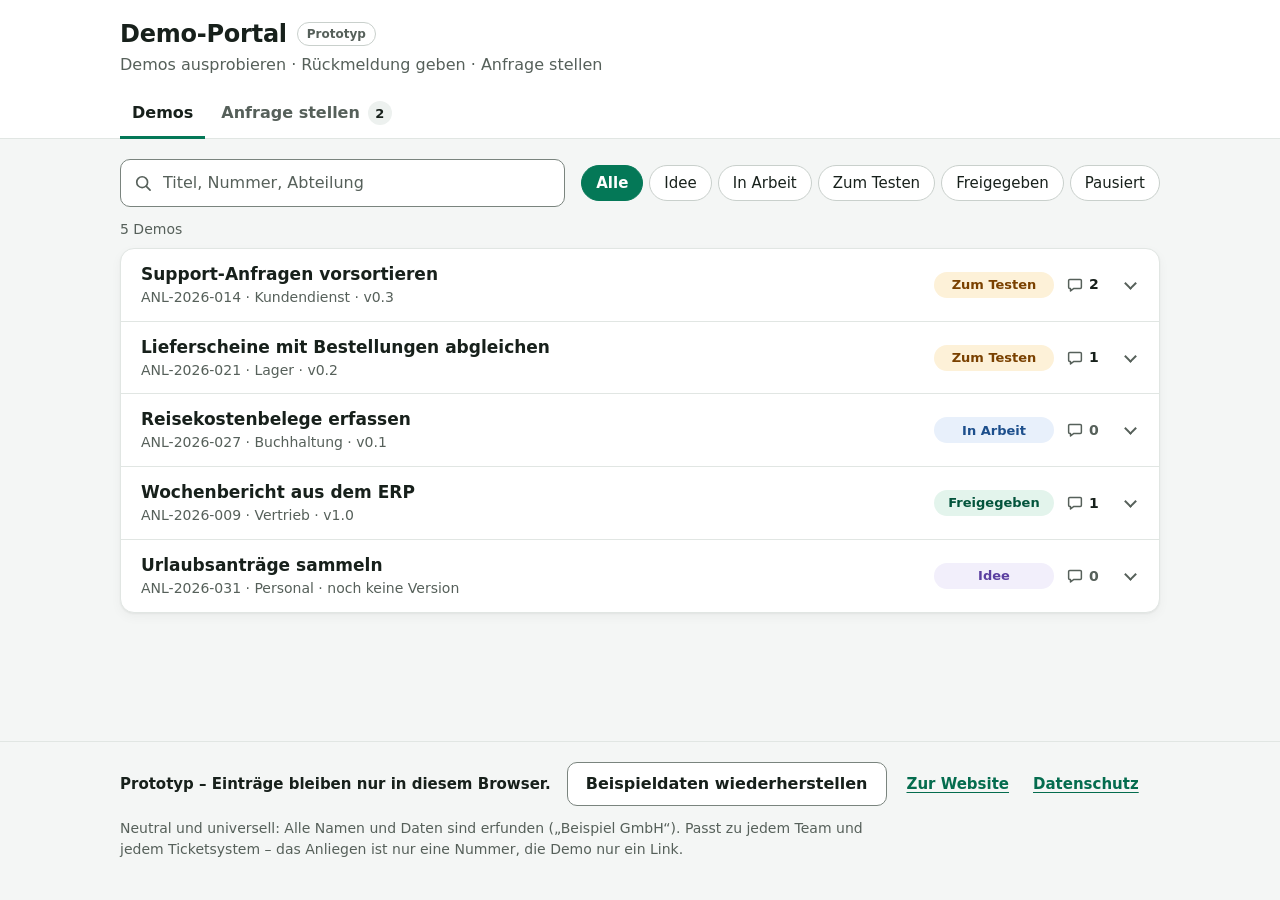
==== index.html @ b904753f "Demo-Portal prototype: try demos, give feedback, submit requests A neutral, universal mini portal fo" ====
<!doctype html>
<html lang="de" dir="ltr">
<head>
  <meta charset="utf-8">
  <meta name="viewport" content="width=device-width, initial-scale=1">
  <title>Demo-Portal</title>
  <meta name="description" content="Prototyp eines neutralen Demo-Portals: Demos ausprobieren, Rückmeldung geben, Anfrage stellen. Erfundene Beispieldaten – passt zu jedem Team und jedem Ticketsystem.">
  <meta name="robots" content="noindex">
  <meta name="color-scheme" content="light dark">
  <meta name="theme-color" content="#ffffff" media="(prefers-color-scheme: light)">
  <meta name="theme-color" content="#151b18" media="(prefers-color-scheme: dark)">
  <link rel="icon" href="data:image/svg+xml,%3Csvg xmlns='http://www.w3.org/2000/svg' viewBox='0 0 32 32'%3E%3Crect width='32' height='32' rx='8' fill='%23047857'/%3E%3Cpath d='M9 16.5l4.5 4.5L23 11.5' fill='none' stroke='%23ffffff' stroke-width='3.2' stroke-linecap='round' stroke-linejoin='round'/%3E%3C/svg%3E">
  <link rel="stylesheet" href="styles.css">
  <script src="app.js" defer></script>
</head>
<body>
  <a class="skip-link" href="#inhalt">Zum Inhalt springen</a>

  <header class="top">
    <div class="wrap top-inner">
      <div class="brand">
        <h1>Demo-Portal</h1>
        <span class="tag">Prototyp</span>
      </div>
      <p class="subtitle">Demos ausprobieren · Rückmeldung geben · Anfrage stellen</p>

      <div class="tabs" role="tablist" aria-label="Bereiche">
        <button class="tab" type="button" role="tab" id="tab-demos" aria-selected="true" aria-controls="panel-demos">Demos</button>
        <button class="tab" type="button" role="tab" id="tab-anfrage" aria-selected="false" aria-controls="panel-anfrage" tabindex="-1">
          <span>Anfrage stellen</span>
          <span class="badge" id="anfrage-zahl">0</span><span class="vh"> eigene Anfragen</span>
        </button>
      </div>
    </div>
  </header>

  <main id="inhalt" class="wrap main" tabindex="-1">
    <noscript>
      <p class="noscript">Dieses Portal braucht JavaScript. Bitte JavaScript erlauben und die Seite neu laden.</p>
    </noscript>

    <!-- Reiter 1: Demos -->
    <section class="panel" id="panel-demos" role="tabpanel" aria-labelledby="tab-demos">
      <h2 class="vh">Demos</h2>

      <div class="toolbar">
        <div class="search">
          <label class="vh" for="suche">Demos suchen</label>
          <svg class="search-icon" viewBox="0 0 24 24" aria-hidden="true" focusable="false">
            <circle cx="11" cy="11" r="6.5"></circle>
            <path d="M16 16l4.5 4.5"></path>
          </svg>
          <input id="suche" type="search" maxlength="120" autocomplete="off" spellcheck="false" placeholder="Titel, Nummer, Abteilung">
        </div>

        <div class="chips" role="group" aria-label="Nach Status filtern">
          <button type="button" class="chip" data-status="" aria-pressed="true"><span>Alle</span></button>
          <button type="button" class="chip" data-status="idee" aria-pressed="false"><span>Idee</span></button>
          <button type="button" class="chip" data-status="in-arbeit" aria-pressed="false"><span>In Arbeit</span></button>
          <button type="button" class="chip" data-status="zum-testen" aria-pressed="false"><span>Zum Testen</span></button>
          <button type="button" class="chip" data-status="freigegeben" aria-pressed="false"><span>Freigegeben</span></button>
          <button type="button" class="chip" data-status="pausiert" aria-pressed="false"><span>Pausiert</span></button>
        </div>
      </div>

      <p class="result" id="ergebnis" role="status"></p>

      <ul class="demo-list" id="demo-liste"></ul>

      <div class="empty" id="leer" hidden>
        <p>Keine Demo passt zu Suche und Filter.</p>
        <button type="button" class="btn btn-secondary" id="leer-zuruecksetzen">Suche und Filter zurücksetzen</button>
      </div>
    </section>

    <!-- Reiter 2: Anfrage stellen -->
    <section class="panel" id="panel-anfrage" role="tabpanel" aria-labelledby="tab-anfrage" hidden>
      <div class="split">
        <form class="card form" id="anfrage-form" novalidate aria-labelledby="anfrage-titel">
          <div class="form-head">
            <h2 id="anfrage-titel">Neue Anfrage</h2>
            <p class="muted">Kurz beschreiben, was heute Zeit kostet. Die Beispiele in den Feldern helfen.</p>
          </div>

          <div class="field">
            <label class="label" for="a-titel">Worum geht es?</label>
            <input id="a-titel" type="text" maxlength="120" autocomplete="off" placeholder="z. B. Rechnungen ablegen" aria-describedby="a-titel-fehler">
            <p class="error" id="a-titel-fehler" hidden></p>
          </div>

          <div class="field">
            <label class="label" for="a-heute">Was machen Sie heute?</label>
            <textarea id="a-heute" rows="4" maxlength="1000" placeholder="z. B. Ich speichere jede Rechnung aus dem Postfach als PDF, benenne sie um und lege sie im richtigen Ordner ab." aria-describedby="a-heute-fehler"></textarea>
            <p class="error" id="a-heute-fehler" hidden></p>
          </div>

          <fieldset class="field" id="a-oft" aria-describedby="a-oft-fehler">
            <legend class="label">Wie oft?</legend>
            <div class="opts">
              <label class="opt"><input type="radio" name="frequency" value="taeglich"><span>Täglich</span></label>
              <label class="opt"><input type="radio" name="frequency" value="woechentlich"><span>Wöchentlich</span></label>
              <label class="opt"><input type="radio" name="frequency" value="monatlich"><span>Monatlich</span></label>
              <label class="opt"><input type="radio" name="frequency" value="seltener"><span>Seltener</span></label>
            </div>
            <p class="error" id="a-oft-fehler" hidden></p>
          </fieldset>

          <div class="field">
            <label class="label" for="a-minuten">Wie lange dauert es jedes Mal?</label>
            <div class="unit">
              <input id="a-minuten" type="text" inputmode="numeric" maxlength="12" autocomplete="off" placeholder="z. B. 20" aria-describedby="a-minuten-einheit a-minuten-fehler">
              <span id="a-minuten-einheit">Minuten</span>
            </div>
            <p class="error" id="a-minuten-fehler" hidden></p>
          </div>

          <div class="field">
            <label class="label" for="a-programme">Mit welchen Programmen?</label>
            <input id="a-programme" type="text" maxlength="120" autocomplete="off" placeholder="z. B. E-Mail, Excel, ERP" aria-describedby="a-programme-fehler">
            <p class="error" id="a-programme-fehler" hidden></p>
          </div>

          <fieldset class="field" id="a-dringend" aria-describedby="a-dringend-fehler">
            <legend class="label">Wie dringend?</legend>
            <div class="opts">
              <label class="opt"><input type="radio" name="urgency" value="normal" checked><span>Normal</span></label>
              <label class="opt"><input type="radio" name="urgency" value="bald"><span>Bald</span></label>
              <label class="opt"><input type="radio" name="urgency" value="dringend"><span>Dringend</span></label>
            </div>
            <p class="error" id="a-dringend-fehler" hidden></p>
          </fieldset>

          <div class="pair">
            <div class="field">
              <label class="label" for="a-abteilung">Abteilung</label>
              <input id="a-abteilung" type="text" maxlength="60" autocomplete="off" placeholder="z. B. Buchhaltung" aria-describedby="a-abteilung-fehler">
              <p class="error" id="a-abteilung-fehler" hidden></p>
            </div>
            <div class="field">
              <label class="label" for="a-name">Name <span class="optional">(optional)</span></label>
              <input id="a-name" type="text" maxlength="60" autocomplete="name" placeholder="Leer lassen = anonym">
            </div>
          </div>

          <div class="form-end">
            <div class="form-actions">
              <button type="submit" class="btn btn-primary">Anfrage senden</button>
            </div>
            <div class="form-status" id="anfrage-status" role="status"></div>
          </div>
        </form>

        <section class="card" aria-labelledby="liste-titel">
          <h2 id="liste-titel">Ihre Anfragen</h2>
          <ul class="req-list" id="anfrage-liste"></ul>
          <p class="muted" id="anfrage-leer" hidden>Noch keine Anfragen.</p>
        </section>
      </div>
    </section>
  </main>

  <footer class="foot">
    <div class="wrap">
      <div class="foot-row">
        <p class="foot-note"><strong>Prototyp – Einträge bleiben nur in diesem Browser.</strong></p>
        <button type="button" class="btn btn-secondary" id="reset" aria-expanded="false" aria-controls="reset-frage">Beispieldaten wiederherstellen</button>
        <a class="link" href="https://barneysintro.space/">Zur Website</a>
        <a class="link" href="https://barneysintro.space/privacy">Datenschutz</a>
      </div>

      <div class="reset-ask" id="reset-frage" hidden>
        <p>Eigene Rückmeldungen und Anfragen in diesem Browser löschen und die Beispieldaten laden?</p>
        <div class="reset-actions">
          <button type="button" class="btn btn-primary" id="reset-ja">Ja, wiederherstellen</button>
          <button type="button" class="btn btn-secondary" id="reset-nein">Abbrechen</button>
        </div>
      </div>
      <p class="reset-status" id="reset-status" role="status"></p>

      <p class="foot-small">Neutral und universell: Alle Namen und Daten sind erfunden („Beispiel GmbH“). Passt zu jedem Team und jedem Ticketsystem – das Anliegen ist nur eine Nummer, die Demo nur ein Link.</p>
      <p class="foot-small foot-warn" id="speicher-hinweis" hidden>Speichern ist in diesem Browser gerade nicht möglich – Einträge verschwinden beim Neuladen.</p>
    </div>
  </footer>
</body>
</html>
---- styles.css ----
/*
 * Demo-Portal – Prototyp
 * Ruhiges, schlichtes Design für ein internes Werkzeug.
 * Systemschrift, keine externen Ressourcen. Hell und dunkel über prefers-color-scheme.
 */

/* ---------- Farben und Maße ---------- */

:root {
  color-scheme: light;
  --bg: #f4f6f5;
  --surface: #ffffff;
  --surface-2: #f7f9f8;
  --surface-3: #edf1ef;
  --text: #17201b;
  --muted: #56605a;
  --line: #e1e6e3;
  --line-mid: #c9d0cc;
  --line-strong: #7a847e;
  --accent: #047857;
  --accent-hover: #065f46;
  --accent-ink: #ffffff;
  --accent-soft: #e6f4ee;
  --accent-text: #046c4e;
  --focus: #047857;
  --danger: #b42318;
  --shadow: 0 1px 2px rgb(16 24 20 / 0.05), 0 4px 12px rgb(16 24 20 / 0.04);
  --radius: 14px;
  --radius-sm: 10px;

  /* Status und Bewertungen: Wort plus Farbe, nie Farbe allein */
  --idee-bg: #f2effb;
  --idee-fg: #5b3fa0;
  --arbeit-bg: #e8f0fb;
  --arbeit-fg: #1d4f8c;
  --testen-bg: #fdf1d8;
  --testen-fg: #7a4100;
  --frei-bg: #e3f4ec;
  --frei-fg: #03543c;
  --pause-bg: #eef0f2;
  --pause-fg: #4a5361;
  --nein-bg: #fdecea;
  --nein-fg: #9b1c13;
}

@media (prefers-color-scheme: dark) {
  :root {
    color-scheme: dark;
    --bg: #0e1311;
    --surface: #151b18;
    --surface-2: #19201c;
    --surface-3: #212a25;
    --text: #e6ece8;
    --muted: #a3ada7;
    --line: #29322d;
    --line-mid: #3a4540;
    --line-strong: #6b7670;
    --accent: #34d399;
    --accent-hover: #6ee7b7;
    --accent-ink: #052e1f;
    --accent-soft: rgb(52 211 153 / 0.14);
    --accent-text: #6ee7b7;
    --focus: #34d399;
    --danger: #f97066;
    --shadow: none;

    --idee-bg: rgb(167 139 250 / 0.16);
    --idee-fg: #c4b5fd;
    --arbeit-bg: rgb(96 165 250 / 0.16);
    --arbeit-fg: #93c5fd;
    --testen-bg: rgb(251 191 36 / 0.14);
    --testen-fg: #fcd34d;
    --frei-bg: rgb(52 211 153 / 0.16);
    --frei-fg: #6ee7b7;
    --pause-bg: rgb(148 163 184 / 0.16);
    --pause-fg: #cbd5e1;
    --nein-bg: rgb(248 113 113 / 0.16);
    --nein-fg: #fca5a5;
  }
}

/* ---------- Grundlagen ---------- */

*,
*::before,
*::after {
  box-sizing: border-box;
}

[hidden] {
  display: none !important;
}

html {
  -webkit-text-size-adjust: 100%;
  text-size-adjust: 100%;
}

body {
  margin: 0;
  min-height: 100vh;
  display: flex;
  flex-direction: column;
  background: var(--bg);
  color: var(--text);
  font-family: system-ui, -apple-system, "Segoe UI", Roboto, "Helvetica Neue", Arial, sans-serif;
  font-size: 1rem;
  line-height: 1.5;
  overflow-wrap: break-word;
}

h1,
h2,
h3,
h4,
p,
ol,
ul {
  margin: 0;
}

h2 {
  font-size: 1.125rem;
  line-height: 1.3;
}

h3,
h4 {
  font-size: 1rem;
  line-height: 1.35;
}

button,
input,
textarea,
select {
  font: inherit;
  color: inherit;
}

button {
  cursor: pointer;
}

a {
  color: var(--accent-text);
  text-underline-offset: 0.18em;
}

:focus-visible {
  outline: 3px solid var(--focus);
  outline-offset: 2px;
}

.vh {
  position: absolute !important;
  width: 1px;
  height: 1px;
  margin: -1px;
  padding: 0;
  overflow: hidden;
  clip: rect(0 0 0 0);
  clip-path: inset(50%);
  white-space: nowrap;
  border: 0;
}

.muted {
  color: var(--muted);
}

.small {
  font-size: 0.875rem;
}

.wrap {
  width: 100%;
  max-width: 68rem;
  margin-inline: auto;
  padding-inline: 16px;
}

@media (min-width: 640px) {
  .wrap {
    padding-inline: 24px;
  }
}

.skip-link {
  position: absolute;
  top: -200px;
  left: 16px;
  z-index: 10;
  padding: 10px 16px;
  border-radius: var(--radius-sm);
  background: var(--surface);
  color: var(--text);
  font-weight: 600;
  box-shadow: var(--shadow);
}

.skip-link:focus {
  top: 12px;
}

.noscript {
  padding: 14px 16px;
  margin-bottom: 16px;
  border: 1px solid var(--line-mid);
  border-radius: var(--radius-sm);
  background: var(--surface);
}

/* ---------- Kopf und Reiter ---------- */

.top {
  background: var(--surface);
  border-bottom: 1px solid var(--line);
}

.top-inner {
  padding-top: 20px;
}

.brand {
  display: flex;
  flex-wrap: wrap;
  align-items: center;
  gap: 6px 10px;
}

.brand h1 {
  font-size: 1.5rem;
  line-height: 1.2;
  letter-spacing: -0.01em;
}

.tag {
  display: inline-flex;
  align-items: center;
  min-height: 24px;
  padding: 0 9px;
  border: 1px solid var(--line-mid);
  border-radius: 999px;
  color: var(--muted);
  font-size: 0.75rem;
  font-weight: 600;
}

.subtitle {
  margin-top: 4px;
  color: var(--muted);
}

.tabs {
  display: flex;
  flex-wrap: wrap;
  gap: 4px;
  margin-top: 14px;
}

.tab {
  display: inline-flex;
  align-items: center;
  gap: 8px;
  min-height: 48px;
  margin-bottom: -1px;
  padding: 0 12px;
  border: 0;
  border-bottom: 3px solid transparent;
  border-radius: 8px 8px 0 0;
  background: none;
  color: var(--muted);
  font-weight: 600;
}

.tab[aria-selected="true"] {
  border-bottom-color: var(--accent);
  color: var(--text);
}

.tab:focus-visible {
  outline-offset: -3px;
}

.badge {
  display: inline-flex;
  align-items: center;
  justify-content: center;
  min-width: 24px;
  height: 24px;
  padding: 0 7px;
  border-radius: 999px;
  background: var(--surface-3);
  color: var(--text);
  font-size: 0.8125rem;
  font-weight: 700;
  font-variant-numeric: tabular-nums;
}

.tab[aria-selected="true"] .badge {
  background: var(--accent-soft);
  color: var(--accent-text);
}

/* ---------- Hauptbereich ---------- */

.main {
  flex: 1 0 auto;
  padding-top: 20px;
  padding-bottom: 8px;
}

.main:focus {
  outline: none;
}

.toolbar {
  display: flex;
  flex-wrap: wrap;
  align-items: center;
  gap: 8px 16px;
}

.search {
  position: relative;
  flex: 1 1 16rem;
  min-width: 0;
}

.search-icon {
  position: absolute;
  top: 50%;
  left: 13px;
  width: 20px;
  height: 20px;
  transform: translateY(-50%);
  fill: none;
  stroke: var(--muted);
  stroke-width: 2;
  stroke-linecap: round;
  pointer-events: none;
}

.search input[type="search"] {
  padding-left: 42px;
}

.chips {
  display: flex;
  flex-wrap: wrap;
  column-gap: 6px;
  flex: 0 1 auto;
}

/* Die Klickfläche ist 44 px hoch, der sichtbare Chip 36 px. */
.chip {
  display: inline-flex;
  align-items: center;
  min-height: 44px;
  padding: 4px 0;
  border: 0;
  background: none;
}

.chip > span {
  display: inline-flex;
  align-items: center;
  height: 36px;
  padding: 0 14px;
  border: 1px solid var(--line-mid);
  border-radius: 999px;
  background: var(--surface);
  color: var(--text);
  font-size: 0.9375rem;
  font-weight: 500;
  white-space: nowrap;
  transition: background-color 0.15s ease, border-color 0.15s ease, color 0.15s ease;
}

.chip[aria-pressed="true"] > span {
  border-color: var(--accent);
  background: var(--accent);
  color: var(--accent-ink);
  font-weight: 600;
}

.chip:focus-visible {
  outline: none;
}

.chip:focus-visible > span {
  outline: 3px solid var(--focus);
  outline-offset: 2px;
}

.result {
  margin: 12px 0 8px;
  color: var(--muted);
  font-size: 0.875rem;
}

.empty {
  display: grid;
  justify-items: start;
  gap: 12px;
  padding: 20px 16px;
  border: 1px dashed var(--line-mid);
  border-radius: var(--radius);
  background: var(--surface);
}

/* ---------- Eingabefelder ---------- */

input[type="text"],
input[type="search"],
textarea {
  display: block;
  width: 100%;
  min-height: 48px;
  padding: 11px 12px;
  border: 1px solid var(--line-strong);
  border-radius: var(--radius-sm);
  background: var(--surface);
  color: var(--text);
  font-size: 1rem;
  line-height: 1.4;
}

textarea {
  min-height: 104px;
  resize: vertical;
}

::placeholder {
  color: var(--muted);
  opacity: 1;
}

input[type="text"]:focus-visible,
input[type="search"]:focus-visible,
textarea:focus-visible {
  border-color: var(--accent);
  outline-offset: 1px;
}

[aria-invalid="true"] {
  border-color: var(--danger) !important;
}

.field {
  min-width: 0;
  margin: 0;
  padding: 0;
  border: 0;
}

.label {
  display: block;
  margin-bottom: 6px;
  padding: 0;
  font-weight: 600;
}

.optional {
  color: var(--muted);
  font-weight: 400;
}

.error {
  margin-top: 6px;
  color: var(--danger);
  font-size: 0.9375rem;
  font-weight: 500;
}

.unit {
  display: flex;
  align-items: center;
  gap: 10px;
}

.unit input {
  max-width: 9rem;
}

/* Auswahl-Knöpfe (Radio): ganze Fläche klickbar, Punkt zeigt die Wahl */
.opts {
  display: flex;
  flex-wrap: wrap;
  gap: 8px;
}

.opt {
  position: relative;
  display: flex;
  flex: 1 1 auto;
}

.opt input {
  position: absolute;
  inset: 0;
  z-index: 1;
  width: 100%;
  height: 100%;
  margin: 0;
  opacity: 0;
  cursor: pointer;
}

.opt span {
  display: flex;
  flex: 1;
  align-items: center;
  gap: 8px;
  min-height: 44px;
  padding: 8px 12px;
  border: 1px solid var(--line-strong);
  border-radius: var(--radius-sm);
  background: var(--surface);
  font-weight: 500;
  white-space: nowrap;
  transition: background-color 0.15s ease, border-color 0.15s ease;
}

.opt span::before {
  content: "";
  flex: none;
  width: 16px;
  height: 16px;
  border: 2px solid var(--line-strong);
  border-radius: 50%;
  background: var(--surface);
}

.opt input:checked + span {
  border-color: var(--accent);
  background: var(--accent-soft);
  color: var(--accent-text);
  font-weight: 600;
}

.opt input:checked + span::before {
  border-color: var(--accent);
  background: var(--accent);
  box-shadow: inset 0 0 0 2px var(--surface);
}

.opt input:focus-visible + span {
  outline: 3px solid var(--focus);
  outline-offset: 2px;
}

.is-invalid .opt span {
  border-color: var(--danger);
}

/* ---------- Knöpfe ---------- */

.btn {
  display: inline-flex;
  align-items: center;
  justify-content: center;
  gap: 8px;
  min-height: 44px;
  padding: 10px 18px;
  border: 1px solid transparent;
  border-radius: var(--radius-sm);
  font-size: 1rem;
  font-weight: 600;
  line-height: 1.2;
  text-align: center;
  text-decoration: none;
  transition: background-color 0.15s ease, border-color 0.15s ease, color 0.15s ease;
}

.btn-primary {
  background: var(--accent);
  color: var(--accent-ink);
}

.btn-secondary {
  border-color: var(--line-strong);
  background: var(--surface);
  color: var(--text);
}

.icon {
  flex: none;
  width: 1.125em;
  height: 1.125em;
  fill: none;
  stroke: currentColor;
  stroke-width: 2;
  stroke-linecap: round;
  stroke-linejoin: round;
}

.chevron {
  flex: none;
  width: 9px;
  height: 9px;
  margin: 0 4px 3px;
  border-right: 2px solid currentColor;
  border-bottom: 2px solid currentColor;
  transform: rotate(45deg);
  transition: transform 0.2s ease;
}

[aria-expanded="true"] > .chevron {
  margin-top: 6px;
  margin-bottom: 0;
  transform: rotate(-135deg);
}

@media (hover: hover) {
  .tab:hover,
  .link:hover {
    color: var(--text);
  }

  .chip:hover > span,
  .opt:hover span {
    border-color: var(--accent);
  }

  .btn-primary:hover {
    background: var(--accent-hover);
  }

  .btn-secondary:hover {
    background: var(--surface-3);
  }

  .demo-toggle:hover {
    background: var(--surface-2);
  }

  .history > summary:hover {
    background: var(--surface-2);
  }
}

/* ---------- Demo-Liste ---------- */

.demo-list {
  margin: 0;
  padding: 0;
  overflow: hidden;
  list-style: none;
  border: 1px solid var(--line);
  border-radius: var(--radius);
  background: var(--surface);
  box-shadow: var(--shadow);
}

.demo + .demo {
  border-top: 1px solid var(--line);
}

.demo.is-open {
  background: var(--surface-2);
}

.demo-heading {
  margin: 0;
  font-size: 1rem;
  font-weight: 400;
}

.demo-toggle {
  display: grid;
  grid-template-columns: minmax(0, 1fr) auto;
  grid-template-areas:
    "title chev"
    "meta chev"
    "side chev";
  align-items: center;
  column-gap: 12px;
  row-gap: 2px;
  width: 100%;
  min-height: 64px;
  padding: 14px 16px;
  border: 0;
  border-radius: 0;
  background: transparent;
  text-align: left;
}

.demo-toggle:focus-visible {
  outline-offset: -3px;
}

.demo-title {
  grid-area: title;
  font-size: 1.0625rem;
  font-weight: 600;
  line-height: 1.35;
}

.demo-meta {
  grid-area: meta;
  color: var(--muted);
  font-size: 0.875rem;
  font-variant-numeric: tabular-nums;
}

.demo-side {
  grid-area: side;
  display: flex;
  flex-wrap: wrap;
  align-items: center;
  gap: 6px 12px;
  margin-top: 8px;
}

.demo-toggle > .chevron {
  grid-area: chev;
  color: var(--muted);
}

@media (min-width: 600px) {
  .demo-toggle {
    grid-template-columns: minmax(0, 1fr) auto auto;
    grid-template-areas:
      "title side chev"
      "meta side chev";
    padding: 14px 20px;
  }

  .demo-side {
    flex-wrap: nowrap;
    margin-top: 0;
  }

  .demo-side .pill {
    min-width: 7.5rem;
  }
}

.pill {
  display: inline-flex;
  align-items: center;
  justify-content: center;
  min-height: 26px;
  padding: 2px 10px;
  border-radius: 999px;
  font-size: 0.8125rem;
  font-weight: 600;
  line-height: 1.2;
  white-space: nowrap;
}

.pill--idee {
  background: var(--idee-bg);
  color: var(--idee-fg);
}

.pill--in-arbeit {
  background: var(--arbeit-bg);
  color: var(--arbeit-fg);
}

.pill--zum-testen {
  background: var(--testen-bg);
  color: var(--testen-fg);
}

.pill--freigegeben {
  background: var(--frei-bg);
  color: var(--frei-fg);
}

.pill--pausiert {
  background: var(--pause-bg);
  color: var(--pause-fg);
}

.pill--eingegangen {
  background: var(--accent-soft);
  color: var(--accent-text);
}

.fb-count {
  display: inline-flex;
  align-items: center;
  gap: 5px;
  min-width: 2.75rem;
  color: var(--text);
  font-size: 0.875rem;
  font-weight: 600;
  font-variant-numeric: tabular-nums;
}

.fb-count .icon {
  width: 18px;
  height: 18px;
  color: var(--muted);
}

.fb-count.is-zero {
  color: var(--muted);
}

/* ---------- Aufgeklappte Demo ---------- */

.demo-panel {
  padding: 2px 16px 20px;
}

.detail {
  display: grid;
  gap: 24px;
}

.detail-col {
  display: grid;
  align-content: start;
  gap: 16px;
  min-width: 0;
}

@media (min-width: 600px) {
  .demo-panel {
    padding: 2px 20px 24px;
  }
}

@media (min-width: 900px) {
  .detail {
    grid-template-columns: minmax(0, 1fr) minmax(0, 1fr);
    gap: 32px;
  }
}

.summary {
  font-size: 1rem;
}

.requester {
  margin-top: -8px;
  color: var(--muted);
  font-size: 0.9375rem;
}

.requester strong {
  color: var(--text);
  font-weight: 600;
}

.try {
  display: flex;
  flex-wrap: wrap;
  align-items: center;
  gap: 8px 12px;
}

.try-hint {
  color: var(--muted);
  font-size: 0.875rem;
}

.preview {
  flex-basis: 100%;
  padding: 14px 16px;
  border: 1px dashed var(--line-mid);
  border-radius: var(--radius-sm);
  background: var(--surface);
}

.preview-title {
  font-weight: 600;
}

.steps {
  display: grid;
  gap: 4px;
  margin: 8px 0 10px;
  padding-left: 1.4em;
}

.history {
  border: 1px solid var(--line);
  border-radius: var(--radius-sm);
  background: var(--surface);
}

.history > summary {
  display: flex;
  align-items: center;
  gap: 8px;
  min-height: 44px;
  padding: 8px 14px;
  border-radius: var(--radius-sm);
  font-weight: 600;
  list-style: none;
  cursor: pointer;
}

.history > summary::-webkit-details-marker {
  display: none;
}

.history > summary::after {
  content: "";
  width: 8px;
  height: 8px;
  margin-top: -4px;
  margin-left: auto;
  border-right: 2px solid var(--muted);
  border-bottom: 2px solid var(--muted);
  transform: rotate(45deg);
  transition: transform 0.2s ease;
}

.history[open] > summary::after {
  margin-top: 4px;
  transform: rotate(-135deg);
}

.history > summary:focus-visible {
  outline-offset: -3px;
}

.summary-count {
  color: var(--muted);
  font-weight: 400;
}

.versions {
  display: grid;
  gap: 10px;
  margin: 0;
  padding: 0 14px 14px;
  list-style: none;
}

.versions li {
  padding-top: 10px;
  border-top: 1px solid var(--line);
}

.version-head {
  display: flex;
  flex-wrap: wrap;
  align-items: baseline;
  gap: 2px 10px;
}

.version-date {
  color: var(--muted);
  font-size: 0.875rem;
}

.version-current {
  color: var(--accent-text);
  font-size: 0.8125rem;
  font-weight: 600;
}

.version-notes {
  margin-top: 2px;
  color: var(--muted);
  font-size: 0.9375rem;
}

/* ---------- Rückmeldungen ---------- */

.feedback {
  display: grid;
  gap: 10px;
  min-width: 0;
}

.fb-list {
  display: grid;
  gap: 8px;
  margin: 0;
  padding: 0;
  list-style: none;
}

.fb-item {
  padding: 10px 12px;
  border: 1px solid var(--line);
  border-radius: var(--radius-sm);
  background: var(--surface);
}

.fb-head {
  display: flex;
  flex-wrap: wrap;
  align-items: center;
  gap: 4px 10px;
  color: var(--muted);
  font-size: 0.875rem;
}

.fb-author {
  color: var(--text);
  font-weight: 600;
  overflow-wrap: anywhere;
}

.fb-text {
  margin-top: 4px;
  overflow-wrap: anywhere;
  white-space: pre-line;
}

.rating {
  display: inline-flex;
  align-items: center;
  gap: 6px;
  min-height: 24px;
  padding: 1px 9px;
  border-radius: 999px;
  font-size: 0.8125rem;
  font-weight: 600;
  white-space: nowrap;
}

.rating::before {
  content: "";
  width: 7px;
  height: 7px;
  border-radius: 50%;
  background: currentColor;
}

.rating--passt {
  background: var(--frei-bg);
  color: var(--frei-fg);
}

.rating--teilweise {
  background: var(--testen-bg);
  color: var(--testen-fg);
}

.rating--passt-nicht {
  background: var(--nein-bg);
  color: var(--nein-fg);
}

.fb-form {
  display: grid;
  gap: 14px;
  margin-top: 8px;
  padding-top: 16px;
  border-top: 1px solid var(--line);
}

/* ---------- Bestätigung ---------- */

.confirm {
  display: flex;
  align-items: flex-start;
  gap: 10px;
  padding: 12px 14px;
  border-radius: var(--radius-sm);
  background: var(--accent-soft);
  color: var(--accent-text);
}

.confirm .icon {
  width: 20px;
  height: 20px;
  margin-top: 2px;
  stroke-width: 2.5;
}

.confirm strong {
  font-weight: 700;
}

.confirm-text {
  color: var(--text);
}

/* ---------- Anfrage stellen ---------- */

.split {
  display: grid;
  gap: 20px;
}

@media (min-width: 900px) {
  .split {
    grid-template-columns: minmax(0, 3fr) minmax(0, 2fr);
    align-items: start;
    gap: 28px;
  }
}

.card {
  min-width: 0;
  padding: 18px 16px;
  border: 1px solid var(--line);
  border-radius: var(--radius);
  background: var(--surface);
  box-shadow: var(--shadow);
}

@media (min-width: 640px) {
  .card {
    padding: 24px;
  }
}

.form {
  display: grid;
  gap: 20px;
}

.form-head {
  display: grid;
  gap: 4px;
}

.pair {
  display: grid;
  gap: 20px;
}

@media (min-width: 600px) {
  .pair {
    grid-template-columns: minmax(0, 1fr) minmax(0, 1fr);
    gap: 16px;
  }
}

.form-actions {
  display: flex;
  flex-wrap: wrap;
  gap: 10px;
}

/* Die Statuszeile bleibt immer im Dokument (für Screenreader), nimmt leer aber keinen Platz ein. */
.form-status:not(:empty) {
  margin-top: 12px;
}

.req-list {
  display: grid;
  gap: 8px;
  margin: 12px 0 0;
  padding: 0;
  list-style: none;
}

#anfrage-leer {
  margin-top: 12px;
}

.req {
  display: flex;
  align-items: flex-start;
  justify-content: space-between;
  gap: 12px;
  padding: 12px 14px;
  border: 1px solid var(--line);
  border-radius: var(--radius-sm);
  background: var(--surface-2);
}

.req-main {
  min-width: 0;
}

.req-title {
  font-weight: 600;
  overflow-wrap: anywhere;
  -webkit-hyphens: auto;
  hyphens: auto;
}

.req-date {
  color: var(--muted);
  font-size: 0.875rem;
}

/* Kurzer Hinweis auf neue Einträge */
@keyframes neu {
  from {
    box-shadow: 0 0 0 3px var(--accent);
  }
  to {
    box-shadow: 0 0 0 3px transparent;
  }
}

.is-new {
  animation: neu 1.8s ease-out;
}

/* ---------- Fuß ---------- */

.foot {
  margin-top: 40px;
  padding: 20px 0 40px;
  border-top: 1px solid var(--line);
  color: var(--muted);
  font-size: 0.9375rem;
}

.foot-row {
  display: flex;
  flex-wrap: wrap;
  align-items: center;
  gap: 8px 16px;
}

.foot-note strong {
  color: var(--text);
  font-weight: 600;
}

.link {
  display: inline-flex;
  align-items: center;
  min-height: 44px;
  padding: 0 4px;
  color: var(--accent-text);
  font-weight: 600;
}

.reset-ask {
  margin-top: 12px;
  padding: 14px 16px;
  border: 1px solid var(--line-mid);
  border-radius: var(--radius-sm);
  background: var(--surface);
  color: var(--text);
}

.reset-actions {
  display: flex;
  flex-wrap: wrap;
  gap: 8px;
  margin-top: 10px;
}

.reset-status:not(:empty) {
  margin-top: 10px;
  color: var(--accent-text);
  font-weight: 600;
}

.foot-small {
  max-width: 48rem;
  margin-top: 12px;
  font-size: 0.875rem;
}

.foot-warn {
  color: var(--danger);
}

/* ---------- Weniger Bewegung ---------- */

@media (prefers-reduced-motion: reduce) {
  *,
  *::before,
  *::after {
    animation-duration: 0.01ms !important;
    animation-iteration-count: 1 !important;
    transition-duration: 0.01ms !important;
    scroll-behavior: auto !important;
  }
}
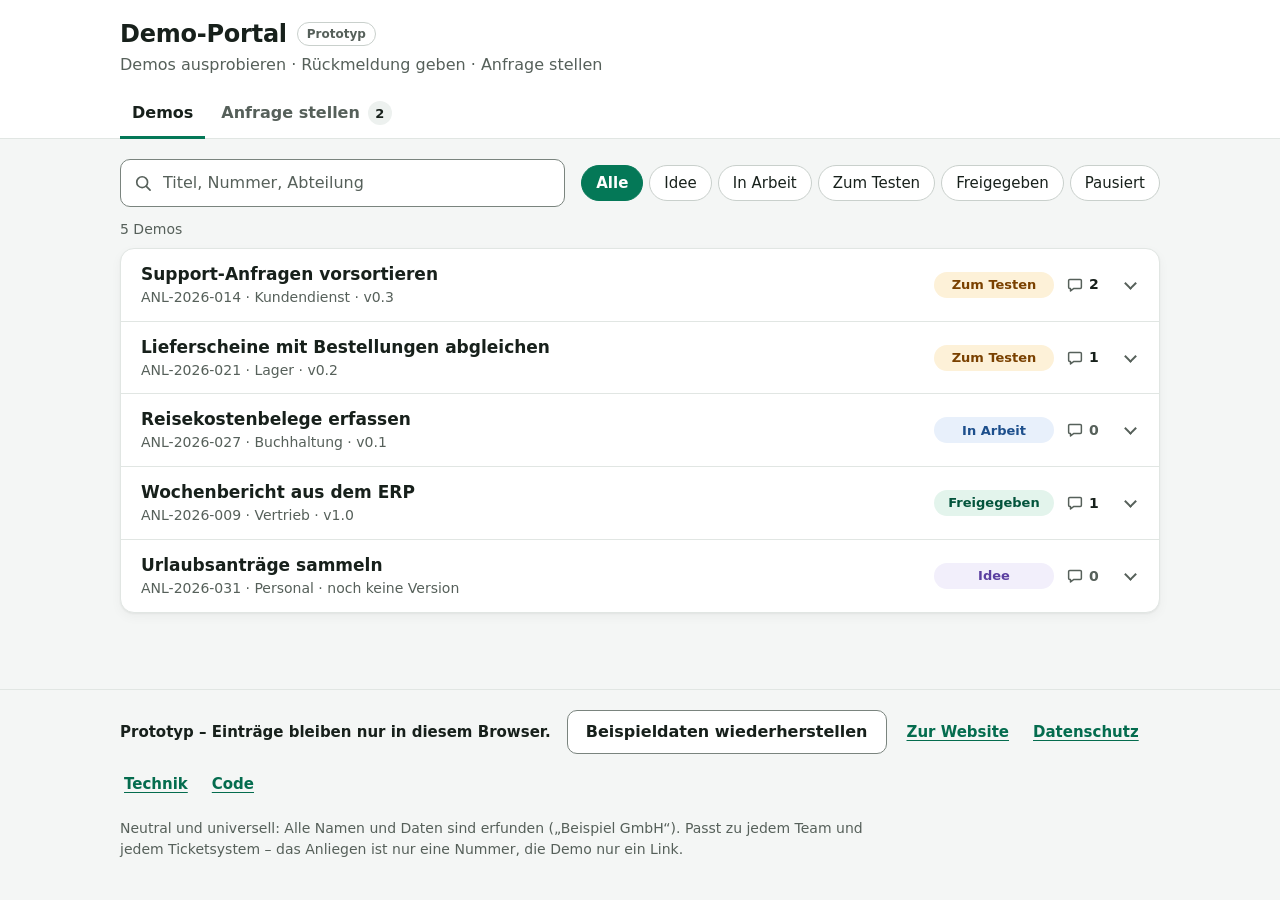
==== commit 3c251a22: "Add the technical docs page and footer links to docs and code Co-Authored-By: Claude Opus 5.5 <norep" ====
--- a/index.html
+++ b/index.html
@@ -166,6 +166,8 @@
         <button type="button" class="btn btn-secondary" id="reset" aria-expanded="false" aria-controls="reset-frage">Beispieldaten wiederherstellen</button>
         <a class="link" href="https://barneysintro.space/">Zur Website</a>
         <a class="link" href="https://barneysintro.space/privacy">Datenschutz</a>
+        <a class="link" href="technik.html">Technik</a>
+        <a class="link" href="app.js">Code</a>
       </div>
 
       <div class="reset-ask" id="reset-frage" hidden>
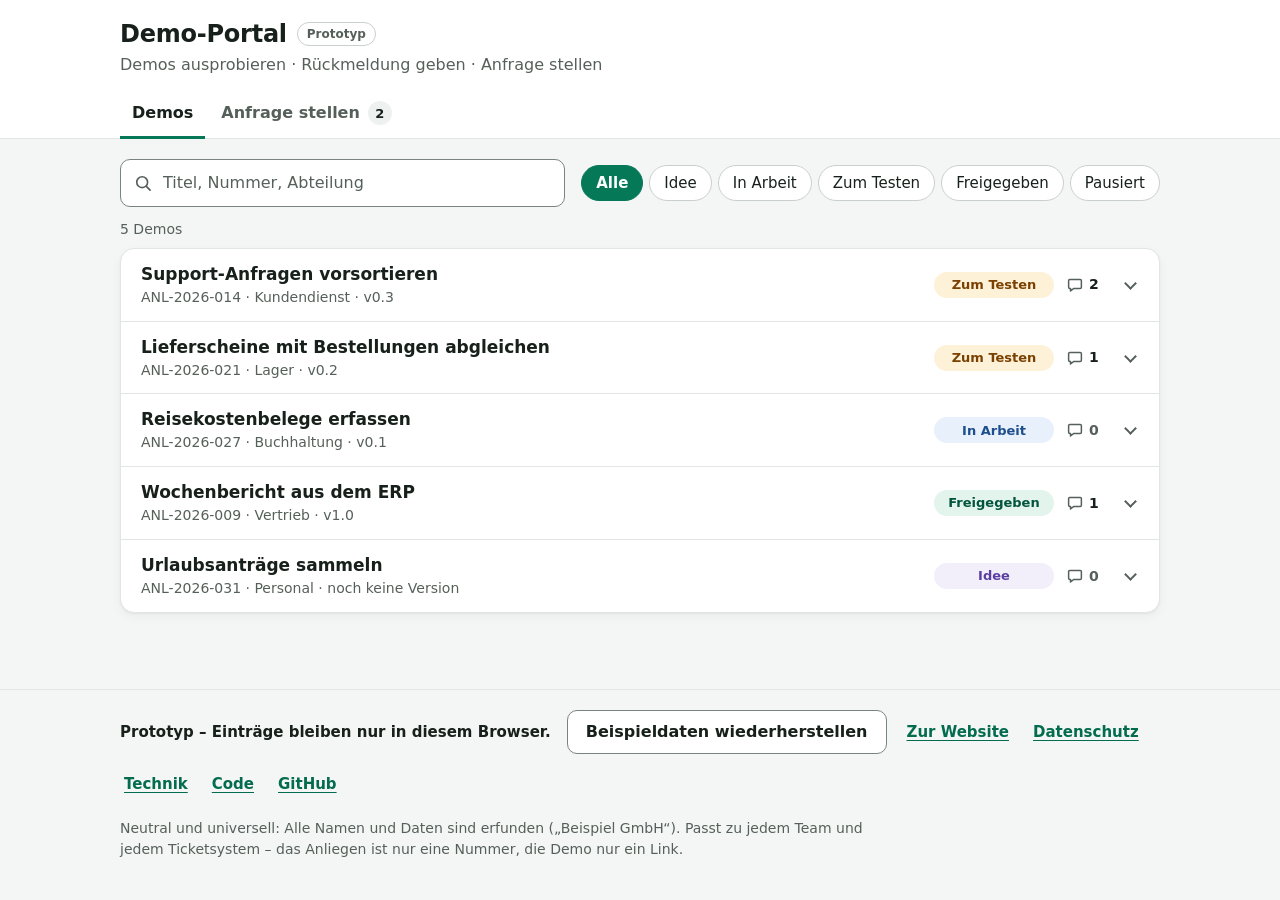
==== commit 8181a8bc: "Link the GitHub repository from the portal footer Co-Authored-By: Claude Opus 5.5 <noreply@anthropic" ====
--- a/index.html
+++ b/index.html
@@ -168,6 +168,7 @@
         <a class="link" href="https://barneysintro.space/privacy">Datenschutz</a>
         <a class="link" href="technik.html">Technik</a>
         <a class="link" href="app.js">Code</a>
+        <a class="link" href="https://github.com/barneyson55/demo-portal">GitHub</a>
       </div>
 
       <div class="reset-ask" id="reset-frage" hidden>
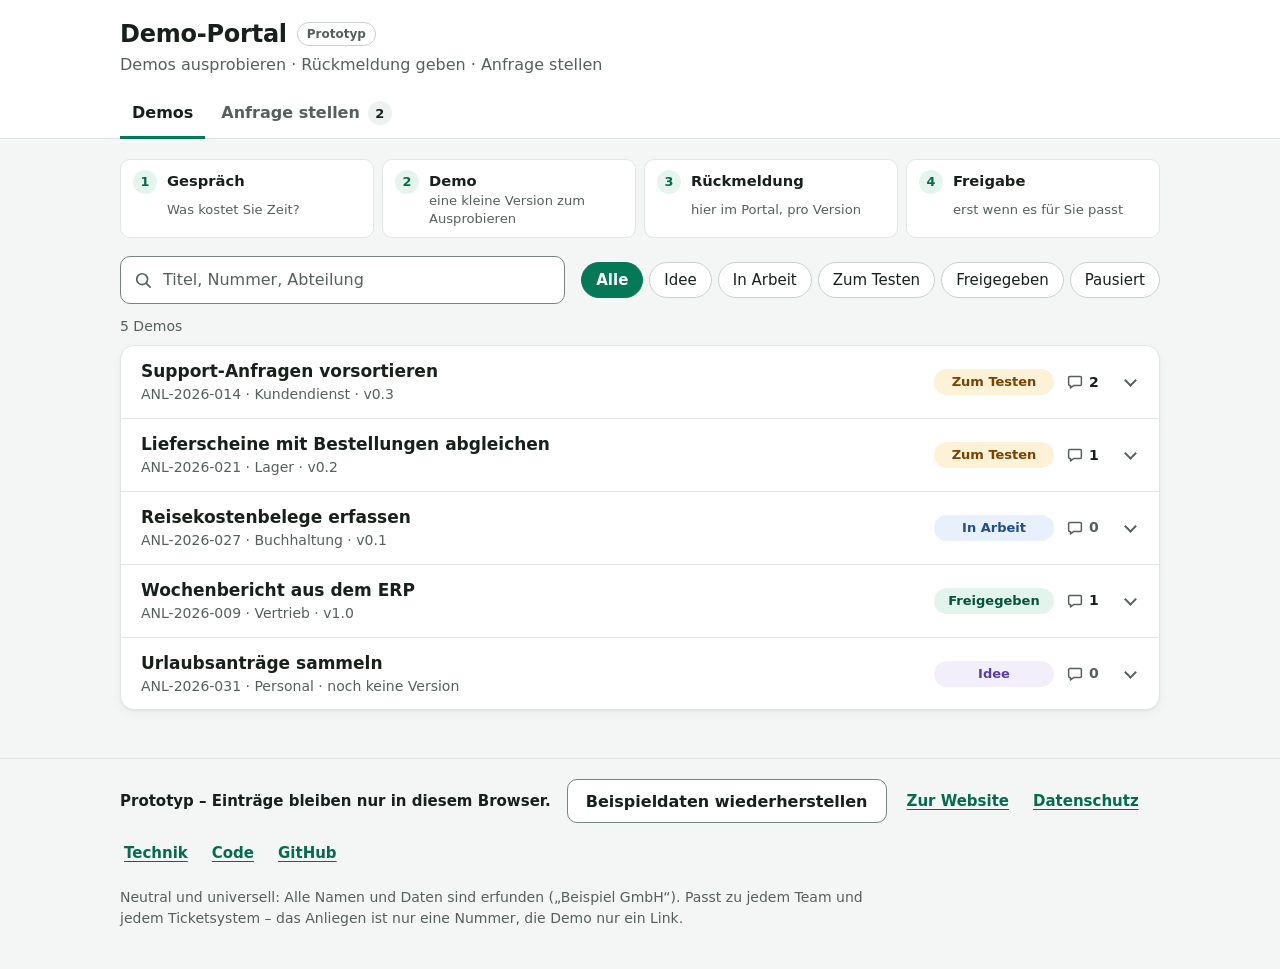
==== commit a89fad23: "Show the way of working in four steps at the top of the portal Co-Authored-By: Claude Opus 5.5 <nore" ====
--- a/index.html
+++ b/index.html
@@ -38,6 +38,14 @@
     <noscript>
       <p class="noscript">Dieses Portal braucht JavaScript. Bitte JavaScript erlauben und die Seite neu laden.</p>
     </noscript>
+
+    <!-- The way of working in four steps: what the portal is for, readable in five seconds. -->
+    <ol class="flow" aria-label="So läuft die Zusammenarbeit">
+      <li><strong>Gespräch</strong><span>Was kostet Sie Zeit?</span></li>
+      <li><strong>Demo</strong><span>eine kleine Version zum Ausprobieren</span></li>
+      <li><strong>Rückmeldung</strong><span>hier im Portal, pro Version</span></li>
+      <li><strong>Freigabe</strong><span>erst wenn es für Sie passt</span></li>
+    </ol>
 
     <!-- Reiter 1: Demos -->
     <section class="panel" id="panel-demos" role="tabpanel" aria-labelledby="tab-demos">
--- a/styles.css
+++ b/styles.css
@@ -315,6 +315,64 @@
   outline: none;
 }
 
+/* Four steps of the collaboration: a real sequence, so the numbers carry meaning. */
+.flow {
+  list-style: none;
+  margin: 0 0 18px;
+  padding: 0;
+  display: grid;
+  grid-template-columns: repeat(4, minmax(0, 1fr));
+  gap: 8px;
+  counter-reset: flow;
+}
+
+.flow li {
+  counter-increment: flow;
+  display: grid;
+  grid-template-columns: auto minmax(0, 1fr);
+  column-gap: 10px;
+  align-items: start;
+  min-width: 0;
+  padding: 10px 12px;
+  border: 1px solid var(--line);
+  border-radius: var(--radius-sm);
+  background: var(--surface);
+}
+
+.flow li::before {
+  content: counter(flow);
+  grid-row: span 2;
+  display: grid;
+  place-items: center;
+  width: 24px;
+  height: 24px;
+  border-radius: 50%;
+  background: var(--accent-soft);
+  color: var(--accent-text);
+  font-size: 0.8rem;
+  font-weight: 700;
+  font-variant-numeric: tabular-nums;
+}
+
+.flow strong {
+  color: var(--text);
+  font-size: 0.92rem;
+}
+
+.flow span {
+  color: var(--muted);
+  font-size: 0.82rem;
+  line-height: 1.35;
+}
+
+/* Phones: only the four step names, two by two, to keep the list of demos close to the top. */
+@media (max-width: 720px) {
+  .flow { grid-template-columns: repeat(2, minmax(0, 1fr)); gap: 6px; margin-bottom: 14px; }
+  .flow li { align-items: center; padding: 8px 10px; }
+  .flow li::before { grid-row: auto; }
+  .flow span { display: none; }
+}
+
 .toolbar {
   display: flex;
   flex-wrap: wrap;
